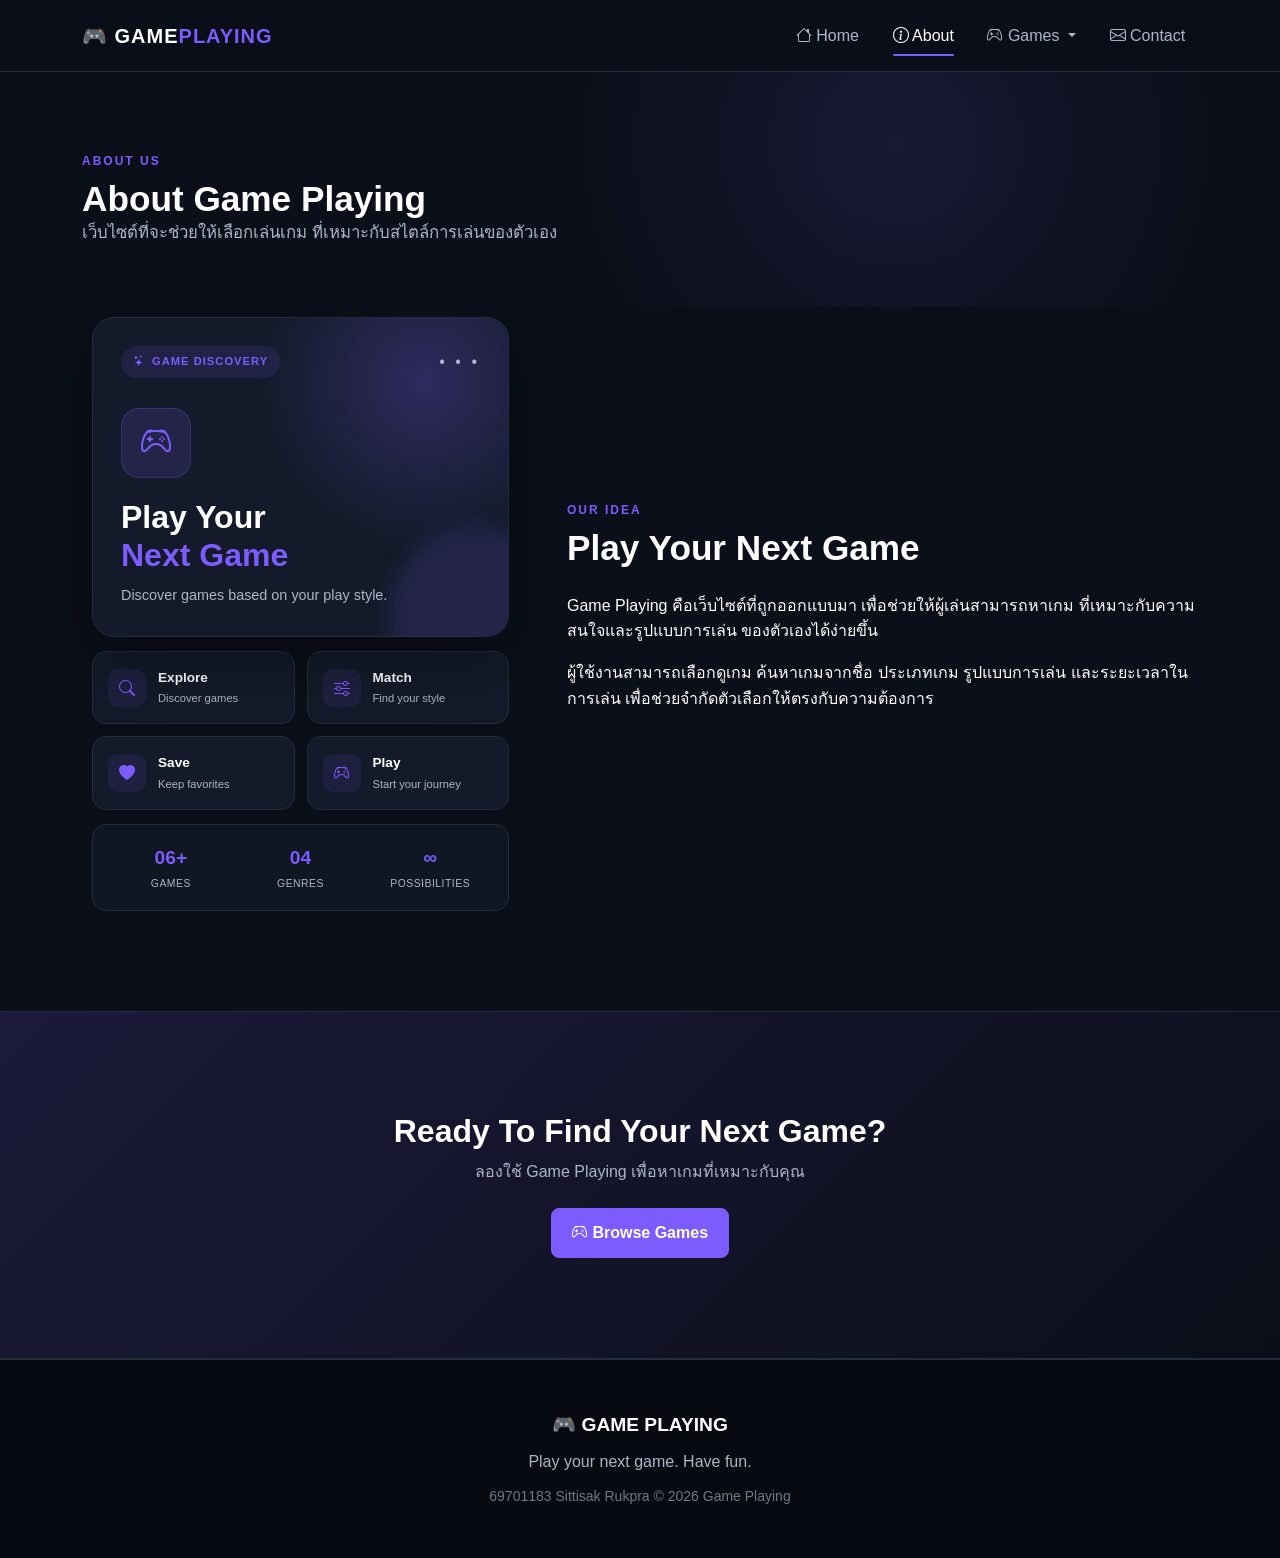
==== about.html @ 4680672c "Update 20260922" ====
<!DOCTYPE html>
<html lang="th">

<head>

    <meta charset="UTF-8">

    <meta
        name="viewport"
        content="width=device-width, initial-scale=1.0"
    >

    <meta
        name="description"
        content="About Game Playing - Learn more about our website"
    >

    <title>
        About | Game Playing
    </title>


    <!-- Bootstrap 5 -->
    <link
        href="https://cdn.jsdelivr.net/npm/bootstrap@5.3.8/dist/css/bootstrap.min.css"
        rel="stylesheet"
    >


    <!-- Bootstrap Icons -->
    <link
        rel="stylesheet"
        href="https://cdn.jsdelivr.net/npm/bootstrap-icons@1.13.1/font/bootstrap-icons.min.css"
    >


    <!-- Custom CSS -->
    <link
        rel="stylesheet"
        href="css/style.css"
    >

</head>


<body>


    <!-- =========================
         NAVBAR
    ========================== -->

    <div id="navbar"></div>


    <main>


        <!-- =========================
             PAGE HEADER
        ========================== -->

        <section class="page-header">

            <div class="container">

                <p class="section-label">
                    ABOUT US
                </p>

                <h1 class="section-title">
                    About Game Playing
                </h1>

                <p class="hero-description">

                    เว็บไซต์ที่จะช่วยให้เลือกเล่นเกม
                    ที่เหมาะกับสไตล์การเล่นของตัวเอง

                </p>

            </div>

        </section>



        <!-- =========================
             ABOUT INTRODUCTION
        ========================== -->

        <section class="section-padding pt-0">

            <div class="container">

                <div class="row align-items-center g-5">


                    <!-- Visual -->

                    <div class="col-lg-5">

                        <div class="about-game-showcase">

                            <!-- Main Card -->

                            <div class="showcase-main-card">

                                <div class="showcase-top">

                                    <span class="showcase-badge">
                                        <i class="bi bi-stars"></i>
                                        GAME DISCOVERY
                                    </span>

                                    <span class="showcase-dots">
                                        • • •
                                    </span>

                                </div>

                                <div class="showcase-icon">
                                    <i class="bi bi-controller"></i>
                                </div>

                                <h3>
                                    Play Your
                                    <span>Next Game</span>
                                </h3>

                                <p>
                                    Discover games based on
                                    your play style.
                                </p>

                            </div>


                            <!-- Mini Cards -->

                            <div class="showcase-mini-grid">

                                <div class="showcase-mini-card">

                                    <i class="bi bi-search"></i>

                                    <div>
                                        <strong>Explore</strong>
                                        <small>Discover games</small>
                                    </div>

                                </div>


                                <div class="showcase-mini-card">

                                    <i class="bi bi-sliders"></i>

                                    <div>
                                        <strong>Match</strong>
                                        <small>Find your style</small>
                                    </div>

                                </div>


                                <div class="showcase-mini-card">

                                    <i class="bi bi-heart-fill"></i>

                                    <div>
                                        <strong>Save</strong>
                                        <small>Keep favorites</small>
                                    </div>

                                </div>


                                <div class="showcase-mini-card">

                                    <i class="bi bi-controller"></i>

                                    <div>
                                        <strong>Play</strong>
                                        <small>Start your journey</small>
                                    </div>

                                </div>

                            </div>


                            <!-- Bottom Stats -->

                            <div class="showcase-stats">

                                <div>
                                    <strong>06+</strong>
                                    <span>Games</span>
                                </div>

                                <div>
                                    <strong>04</strong>
                                    <span>Genres</span>
                                </div>

                                <div>
                                    <strong>∞</strong>
                                    <span>Possibilities</span>
                                </div>

                            </div>

                        </div>

                    </div>



                    <!-- Content -->

                    <div class="col-lg-7">

                        <p class="section-label">
                            OUR IDEA
                        </p>

                        <h2 class="section-title mb-4">
                            Play Your Next Game
                        </h2>


                        <p class="about-text">

                            Game Playing คือเว็บไซต์ที่ถูกออกแบบมา
                            เพื่อช่วยให้ผู้เล่นสามารถหาเกม
                            ที่เหมาะกับความสนใจและรูปแบบการเล่น
                            ของตัวเองได้ง่ายขึ้น

                        </p>


                        <p class="about-text">

                            ผู้ใช้งานสามารถเลือกดูเกม
                            ค้นหาเกมจากชื่อ ประเภทเกม
                            รูปแบบการเล่น และระยะเวลาในการเล่น
                            เพื่อช่วยจำกัดตัวเลือกให้ตรงกับความต้องการ

                        </p>


                        <!--<p class="about-text">

                            นอกจากนี้ผู้ใช้งานยังสามารถบันทึกเกม
                            ที่สนใจไว้ใน Favorites
                            เพื่อกลับมาดูภายหลังได้อีกด้วย

                        </p>-->

                    </div>

                </div>

            </div>

        </section>



        <!-- =========================
             HOW IT WORKS
        ========================== -->

        <!-- <section class="section-padding section-dark">

            <div class="container">


                <div class="text-center mb-5">

                    <p class="section-label">
                        HOW IT WORKS
                    </p>

                    <h2 class="section-title">
                        How Game Playing Works
                    </h2>

                </div>



                <div class="row g-4">

                    <div class="col-md-4">

                        <div class="feature-card">

                            <div class="about-step">
                                01
                            </div>


                            <i class="bi bi-search feature-icon"></i>


                            <h3>
                                Explore
                            </h3>


                            <p>

                                เลือกดูเกมจากรายการ
                                และค้นหาเกมที่คุณสนใจ

                            </p>

                        </div>

                    </div>

                    <div class="col-md-4">

                        <div class="feature-card">

                            <div class="about-step">
                                02
                            </div>


                            <i class="bi bi-sliders feature-icon"></i>


                            <h3>
                                Choose
                            </h3>


                            <p>

                                ใช้ตัวกรองหรือทำแบบทดสอบ
                                เพื่อค้นหาเกมที่เหมาะกับคุณ

                            </p>

                        </div>

                    </div>

                    <div class="col-md-4">

                        <div class="feature-card">

                            <div class="about-step">
                                03
                            </div>


                            <i class="bi bi-heart feature-icon"></i>


                            <h3>
                                Save
                            </h3>


                            <p>

                                บันทึกเกมที่ชอบไว้ใน Favorites
                                และกลับมาดูได้ทุกเมื่อ

                            </p>

                        </div>

                    </div>


                </div>

            </div>

        </section> -->



        <!-- =========================
             WEBSITE FEATURES
        ========================== -->

        <!--<section class="section-padding">

            <div class="container">


                <div class="text-center mb-5">

                    <p class="section-label">
                        FEATURES
                    </p>

                    <h2 class="section-title">
                        What You Can Do
                    </h2>

                </div>



                <div class="row g-4">


                    <div class="col-md-6 col-lg-3">

                        <div class="tech-card">

                            <i class="bi bi-controller"></i>

                            <h3>
                                Browse Games
                            </h3>

                            <p>
                                ดูรายการเกมที่มีอยู่
                                และเลือกเกมที่น่าสนใจ
                            </p>

                        </div>

                    </div>



                    <div class="col-md-6 col-lg-3">

                        <div class="tech-card">

                            <i class="bi bi-search"></i>

                            <h3>
                                Search
                            </h3>

                            <p>
                                ค้นหาเกมจากชื่อ
                                ได้อย่างรวดเร็ว
                            </p>

                        </div>

                    </div>



                    <div class="col-md-6 col-lg-3">

                        <div class="tech-card">

                            <i class="bi bi-sliders"></i>

                            <h3>
                                Filter
                            </h3>

                            <p>
                                กรองเกมตาม Genre
                                Mode และ Play Time
                            </p>

                        </div>

                    </div>



                    <div class="col-md-6 col-lg-3">

                        <div class="tech-card">

                            <i class="bi bi-heart"></i>

                            <h3>
                                More
                            </h3>

                            <p>
                                เจาะลึกข้อมูลเกมที่คุณสนใจได้
                                ไว้สำหรับดูภายหลัง
                            </p>

                        </div>

                    </div>


                </div>

            </div>

        </section>-->



        <!-- =========================
             CTA
        ========================== -->

        <section class="cta-section">

            <div class="container text-center">

                <h2>
                    Ready To Find Your Next Game?
                </h2>

                <p>

                    ลองใช้ Game Playing
                    เพื่อหาเกมที่เหมาะกับคุณ

                </p>


                <button
                    type="button"
                    class="btn btn-primary-custom"
                    onclick="goToPage('games.html')"
                >

                    <i class="bi bi-controller"></i>

                    Browse Games

                </button>

            </div>

        </section>


    </main>



    <!-- =========================
         FOOTER
    ========================== -->

    <div id="footer-container"></div>



    <!-- Bootstrap JS -->

    <script
        src="https://cdn.jsdelivr.net/npm/bootstrap@5.3.8/dist/js/bootstrap.bundle.min.js"
    ></script>


    <!-- Custom JavaScript -->

    <script src="js/navbar.js"></script>

    <script src="js/games.js"></script>

    <script src="js/app.js"></script>


</body>

</html>
---- css/style.css ----
/* ============================================
   GAME FINDER
   Custom CSS
   ============================================ */


/* ============================================
   GLOBAL
   ============================================ */

:root {

    --bg-main: #0B0F19;

    --bg-card: #141A29;

    --bg-dark: #090D16;

    --border: #252C3C;

    --primary: #7C5CFF;

    --primary-hover: #6948F5;

    --text-main: #FFFFFF;

    --text-secondary: #AEB5C7;

}


* {
    box-sizing: border-box;
}


html {
    scroll-behavior: smooth;
}


body {

    margin: 0;

    padding: 0;

    background: var(--bg-main);

    color: var(--text-main);

    font-family:
        Arial,
        Helvetica,
        sans-serif;

    line-height: 1.6;

    padding-top: 72px;

}


button,
input,
select {
    font-family: inherit;
}


button {
    cursor: pointer;
}


.text-secondary {
    color: var(--text-secondary) !important;
}



/* ============================================
   NAVBAR
   ============================================ */

.custom-navbar {

    background: rgba(11, 15, 25, 0.95);

    border-bottom:
        1px solid var(--border);

    min-height: 72px;

    backdrop-filter: blur(10px);

}


.navbar-brand {

    color: #FFFFFF !important;

    font-size: 1.25rem;

    font-weight: 800;

    letter-spacing: 1px;

}


.navbar-brand span {

    color: var(--primary);

}


.navbar-nav {

    gap: 8px;

}


.nav-link {

    color: var(--text-secondary) !important;

    background: transparent !important;

    border: 0 !important;

    position: relative;

    padding:
        0.6rem 0.8rem !important;

    transition:
        color 0.2s ease;

}


.nav-link:hover {

    color: #FFFFFF !important;

}


.nav-link.active {

    color: #FFFFFF !important;

}


.nav-link.active::before {

    content: "";

    position: absolute;

    left: 0.8rem;

    right: 0.8rem;

    bottom: 2px;

    height: 2px;

    background: var(--primary);

    border-radius: 10px;

}


.navbar-toggler {

    border-color: var(--border);

}


.navbar-toggler:focus {

    box-shadow:
        0 0 0 0.2rem
        rgba(124, 92, 255, 0.25);

}



/* ============================================
   HERO
   ============================================ */

.hero-section {

    position: relative;

    min-height: 75vh;

    display: flex;

    align-items: center;

    overflow: hidden;

    background:
        radial-gradient(
            circle at 80% 50%,
            rgba(124, 92, 255, 0.15),
            transparent 35%
        );

}


.min-vh-75 {

    min-height: 75vh;

}


.hero-label {

    color: var(--primary);

    font-size: 0.85rem;

    font-weight: 700;

    letter-spacing: 2px;

    margin-bottom: 1rem;

}


.hero-title {

    font-size:
        clamp(3rem, 7vw, 6.5rem);

    line-height: 0.95;

    font-weight: 900;

    letter-spacing: -3px;

    margin-bottom: 1.5rem;

}


.hero-title span {

    display: block;

    color: var(--primary);

}


.hero-description {

    color: var(--text-secondary);

    font-size: 1.05rem;

    max-width: 650px;

    margin-bottom: 2rem;

}


.hero-decoration {

    width: 300px;

    height: 300px;

    margin: auto;

    border-radius: 50%;

    display: flex;

    align-items: center;

    justify-content: center;

    background:
        linear-gradient(
            135deg,
            rgba(124, 92, 255, 0.18),
            rgba(124, 92, 255, 0.03)
        );

    border:
        1px solid
        rgba(124, 92, 255, 0.3);

    box-shadow:
        0 0 80px
        rgba(124, 92, 255, 0.15);

    animation:
        float 4s ease-in-out infinite;

}


.hero-decoration i {

    font-size: 8rem;

    color: var(--primary);

}


@keyframes float {

    0%,
    100% {

        transform: translateY(0);

    }

    50% {

        transform: translateY(-15px);

    }

}



/* ============================================
   BUTTONS
   ============================================ */

.btn-primary-custom {

    background: var(--primary);

    border:
        1px solid
        var(--primary);

    color: #FFFFFF;

    font-weight: 700;

    padding:
        0.75rem 1.25rem;

    border-radius: 8px;

}


.btn-primary-custom:hover {

    background:
        var(--primary-hover);

    border-color:
        var(--primary-hover);

    color: #FFFFFF;

    transform: translateY(-1px);

}


.view-all {

    color: var(--primary) !important;

    text-decoration: none;

    font-weight: 600;

}


.view-all:hover {

    color: #FFFFFF !important;

}



/* ============================================
   SECTION
   ============================================ */

.section-padding {

    padding:
        90px 0;

}


.section-dark {

    background:
        var(--bg-dark);

}


.section-heading {

    display: flex;

    justify-content: space-between;

    align-items: flex-end;

    gap: 20px;

    margin-bottom: 2rem;

}


.section-label {

    color: var(--primary);

    font-size: 0.75rem;

    font-weight: 800;

    letter-spacing: 2px;

    margin-bottom: 0.4rem;

}


.section-title {

    font-size: 2.2rem;

    font-weight: 800;

    margin-bottom: 0;

}



/* ============================================
   PAGE HEADER
   ============================================ */

.page-header {

    padding:
        80px 0 60px;

    background:
        radial-gradient(
            circle at 70% 30%,
            rgba(124, 92, 255, 0.12),
            transparent 35%
        );

}


.page-header .hero-description {

    margin-bottom: 0;

}



/* ============================================
   GAME CARD
   ============================================ */

.game-card {

    height: 100%;

    background:
        var(--bg-card);

    border:
        1px solid
        var(--border);

    border-radius: 14px;

    overflow: hidden;

    transition:
        transform 0.25s ease,
        border-color 0.25s ease,
        box-shadow 0.25s ease;

}


.game-card:hover {

    transform:
        translateY(-5px);

    border-color:
        rgba(124, 92, 255, 0.6);

    box-shadow:
        0 15px 35px
        rgba(0, 0, 0, 0.25);

}


.game-image {

    position: relative;

    aspect-ratio: 3 / 4;

    overflow: hidden;

    background:
        #101522;

}


.game-image img {

    width: 100%;

    height: 100%;

    object-fit: cover;

    display: block;

    transition:
        transform 0.35s ease;

}


.game-card:hover
.game-image img {

    transform:
        scale(1.04);

}


.favorite-btn {

    position: absolute;

    top: 12px;

    right: 12px;

    width: 40px;

    height: 40px;

    border-radius: 50%;

    border:
        1px solid
        rgba(255, 255, 255, 0.15);

    background:
        rgba(11, 15, 25, 0.8);

    color: #FFFFFF;

    display: flex;

    align-items: center;

    justify-content: center;

    backdrop-filter: blur(6px);

    transition:
        all 0.2s ease;

}


.favorite-btn:hover {

    transform:
        scale(1.08);

    background:
        var(--primary);

}


.favorite-btn.active {

    color: #FFFFFF;

    background:
        var(--primary);

}


.game-info {

    padding: 18px;

}


.game-meta {

    display: flex;

    justify-content: space-between;

    align-items: center;

    gap: 10px;

    color:
        var(--text-secondary);

    font-size: 0.75rem;

    margin-bottom: 8px;

}


.game-meta span:first-child {

    color: var(--primary);

    font-weight: 600;

}


.game-title {

    font-size: 1.1rem;

    font-weight: 800;

    margin:
        0 0 8px;

    color: #FFFFFF;

}


.game-description {

    color:
        var(--text-secondary);

    font-size: 0.85rem;

    line-height: 1.5;

    margin: 0;

}


.game-extra {

    display: flex;

    flex-wrap: wrap;

    gap: 12px;

    margin-top: 14px;

    padding-top: 12px;

    border-top:
        1px solid
        var(--border);

    color:
        var(--text-secondary);

    font-size: 0.75rem;

}



/* ============================================
   FEATURE CARDS
   ============================================ */

.feature-card {

    height: 100%;

    padding: 32px;

    text-align: center;

    background:
        var(--bg-card);

    border:
        1px solid
        var(--border);

    border-radius: 14px;

    transition:
        transform 0.2s ease,
        border-color 0.2s ease;

}


.feature-card:hover {

    transform:
        translateY(-4px);

    border-color:
        rgba(124, 92, 255, 0.5);

}


.feature-icon {

    font-size: 2.5rem;

    color:
        var(--primary);

    margin-bottom: 1rem;

}


.feature-card h3 {

    font-size: 1.2rem;

    font-weight: 700;

}


.feature-card p {

    color:
        var(--text-secondary);

    margin-bottom: 0;

}



/* ============================================
   CTA
   ============================================ */

.cta-section {

    padding:
        100px 0;

    background:
        linear-gradient(
            135deg,
            rgba(124, 92, 255, 0.14),
            transparent
        );

    border-top:
        1px solid
        var(--border);

    border-bottom:
        1px solid
        var(--border);

}


.cta-section h2 {

    font-size: 2rem;

    font-weight: 800;

}


.cta-section p {

    color:
        var(--text-secondary);

    margin-bottom: 1.5rem;

}



/* ============================================
   FILTER
   ============================================ */

.filter-box {

    background:
        var(--bg-card);

    border:
        1px solid
        var(--border);

    border-radius: 14px;

    padding: 24px;

    margin-bottom: 40px;

}


.form-label {

    color:
        var(--text-secondary);

    font-size: 0.85rem;

    font-weight: 600;

}


.form-control,
.form-select,
.input-group-text {

    background:
        #0F1421;

    border:
        1px solid
        var(--border);

    color:
        #FFFFFF;

}


.form-control:focus,
.form-select:focus {

    background:
        #0F1421;

    color:
        #FFFFFF;

    border-color:
        var(--primary);

    box-shadow:
        0 0 0 0.2rem
        rgba(124, 92, 255, 0.15);

}


.form-control::placeholder {

    color:
        #6F7789;

}


.input-group-text {

    color:
        var(--text-secondary);

}



/* ============================================
   FINDER
   ============================================ */

.finder-card {

    background:
        var(--bg-card);

    border:
        1px solid
        var(--border);

    border-radius: 16px;

    padding:
        35px;

}


.finder-question {

    margin-bottom: 28px;

}


.finder-label {

    display: flex;

    align-items: center;

    gap: 12px;

    font-size: 1.05rem;

    font-weight: 700;

    margin-bottom: 12px;

}


.finder-label span {

    display: inline-flex;

    align-items: center;

    justify-content: center;

    width: 34px;

    height: 34px;

    border-radius: 50%;

    background:
        rgba(124, 92, 255, 0.15);

    color:
        var(--primary);

    font-size: 0.8rem;

}



/* ============================================
   FOOTER
   ============================================ */

.site-footer {

    padding:
        50px 0;

    background:
        #070A11;

    border-top:
        1px solid
        var(--border);

}


.footer-logo {

    font-size: 1.2rem;

    font-weight: 800;

    margin-bottom: 8px;

}


.site-footer p {

    color:
        var(--text-secondary);

    margin-bottom: 8px;

}


.site-footer small {

    color:
        #6F7789;

}



/* ============================================
   FOCUS
   ============================================ */

button:focus-visible,
a:focus-visible,
input:focus-visible,
select:focus-visible {

    outline:
        2px solid
        var(--primary);

    outline-offset:
        3px;

}



/* ============================================
   RESPONSIVE
   ============================================ */

@media (max-width: 991.98px) {

    .hero-section {

        min-height: auto;

        padding:
            80px 0;

    }


    .min-vh-75 {

        min-height: auto;

    }


    .hero-title {

        letter-spacing:
            -2px;

    }


    .navbar-nav {

        padding-top: 15px;

        padding-bottom: 10px;

    }


    .nav-link.active::after {

        display: none;

    }

}


@media (max-width: 767.98px) {

    .section-padding {

        padding:
            65px 0;

    }


    .page-header {

        padding:
            60px 0 45px;

    }


    .section-title {

        font-size: 1.8rem;

    }


    .section-heading {

        align-items:
            flex-start;

        flex-direction:
            column;

    }


    .hero-title {

        font-size:
            clamp(2.8rem, 15vw, 4.5rem);

    }


    .hero-description {

        font-size:
            0.95rem;

    }


    .finder-card {

        padding:
            22px;

    }


    .filter-box {

        padding:
            18px;

    }

}


@media (max-width: 575.98px) {

    .hero-section {

        padding:
            60px 0;

    }


    .section-padding {

        padding:
            55px 0;

    }


    .hero-title {

        font-size:
            2.8rem;

    }


    .btn-primary-custom,
    .btn-outline-light {

        width: 100%;

    }


    .game-info {

        padding:
            15px;

    }

}

/* =========================================
   ABOUT GAME SHOWCASE
========================================= */

.about-game-showcase {
    position: relative;
    padding: 10px;
}


/* Main Card */

.showcase-main-card {
    position: relative;
    overflow: hidden;
    padding: 28px;
    min-height: 320px;

    background:
        radial-gradient(
            circle at 80% 20%,
            rgba(124, 92, 255, 0.25),
            transparent 40%
        ),
        var(--bg-card);

    border: 1px solid var(--border);
    border-radius: 22px;

    box-shadow:
        0 25px 60px rgba(0, 0, 0, 0.3);
}


/* Decorative Glow */

.showcase-main-card::before {
    content: "";
    position: absolute;

    width: 180px;
    height: 180px;

    right: -60px;
    bottom: -70px;

    background: rgba(124, 92, 255, 0.15);

    border-radius: 50%;

    filter: blur(10px);
}


/* Top */

.showcase-top {
    display: flex;
    align-items: center;
    justify-content: space-between;

    margin-bottom: 30px;
}


.showcase-badge {
    display: inline-flex;
    align-items: center;
    gap: 7px;

    padding: 7px 12px;

    border-radius: 50px;

    background: rgba(124, 92, 255, 0.12);

    color: var(--primary);

    font-size: 0.7rem;
    font-weight: 700;

    letter-spacing: 1px;
}


.showcase-dots {
    color: var(--text-secondary);
    letter-spacing: 3px;
}


/* Controller Icon */

.showcase-icon {
    width: 70px;
    height: 70px;

    display: flex;
    align-items: center;
    justify-content: center;

    margin-bottom: 20px;

    border-radius: 18px;

    background: rgba(124, 92, 255, 0.15);

    border: 1px solid rgba(124, 92, 255, 0.25);

    color: var(--primary);

    font-size: 2rem;
}


.showcase-main-card h3 {
    position: relative;

    margin-bottom: 10px;

    font-size: 2rem;
    font-weight: 800;

    line-height: 1.2;
}


.showcase-main-card h3 span {
    display: block;

    color: var(--primary);
}


.showcase-main-card p {
    position: relative;

    margin: 0;

    color: var(--text-secondary);

    font-size: 0.9rem;
}


/* Mini Cards */

.showcase-mini-grid {
    display: grid;

    grid-template-columns: repeat(2, 1fr);

    gap: 12px;

    margin-top: 14px;
}


.showcase-mini-card {
    display: flex;
    align-items: center;

    gap: 12px;

    padding: 15px;

    background: var(--bg-card);

    border: 1px solid var(--border);

    border-radius: 14px;

    transition:
        transform 0.2s ease,
        border-color 0.2s ease;
}


.showcase-mini-card:hover {
    transform: translateY(-3px);

    border-color:
        rgba(124, 92, 255, 0.5);
}


.showcase-mini-card > i {
    flex-shrink: 0;

    width: 38px;
    height: 38px;

    display: flex;
    align-items: center;
    justify-content: center;

    border-radius: 10px;

    background: rgba(124, 92, 255, 0.1);

    color: var(--primary);
}


.showcase-mini-card strong {
    display: block;

    font-size: 0.85rem;
}


.showcase-mini-card small {
    display: block;

    margin-top: 2px;

    color: var(--text-secondary);

    font-size: 0.7rem;
}


/* Stats */

.showcase-stats {
    display: grid;

    grid-template-columns:
        repeat(3, 1fr);

    gap: 10px;

    margin-top: 14px;

    padding: 18px;

    background: rgba(20, 26, 41, 0.7);

    border: 1px solid var(--border);

    border-radius: 14px;
}


.showcase-stats div {
    text-align: center;
}


.showcase-stats strong {
    display: block;

    color: var(--primary);

    font-size: 1.2rem;
    font-weight: 800;
}


.showcase-stats span {
    display: block;

    margin-top: 2px;

    color: var(--text-secondary);

    font-size: 0.65rem;

    text-transform: uppercase;

    letter-spacing: 0.5px;
}


/* Responsive */

@media (max-width: 575.98px) {

    .showcase-main-card {
        min-height: 280px;

        padding: 22px;
    }

    .showcase-main-card h3 {
        font-size: 1.6rem;
    }

    .showcase-mini-grid {
        grid-template-columns: 1fr;
    }

    .showcase-stats {
        padding: 14px 8px;
    }

}

/* =========================================
   CONTACT LOCATION & MAP
========================================= */

.contact-info-card {
    height: 100%;
    padding: 32px;

    background: var(--bg-card);

    border: 1px solid var(--border);

    border-radius: 18px;
}


.contact-location {
    display: flex;
    align-items: flex-start;

    gap: 16px;

    margin-top: 10px;
    padding-top: 25px;

    border-top: 1px solid var(--border);
}


.contact-location h3 {
    margin: 0 0 4px;

    font-size: 1rem;
    font-weight: 700;
}


.contact-location p {
    margin: 0;

    color: var(--text-secondary);

    font-size: 0.9rem;
}


/* Map Card */

.map-card {
    overflow: hidden;

    background: var(--bg-card);

    border: 1px solid var(--border);

    border-radius: 18px;

    box-shadow:
        0 20px 50px rgba(0, 0, 0, 0.2);
}


/* Map Header */

.map-header {
    display: flex;

    align-items: center;

    justify-content: space-between;

    padding: 22px 25px;
}


.map-header h3 {
    margin: 0;

    font-size: 1.2rem;

    font-weight: 800;
}


.map-header-icon {
    width: 44px;
    height: 44px;

    display: flex;

    align-items: center;
    justify-content: center;

    border-radius: 12px;

    background:
        rgba(124, 92, 255, 0.12);

    color: var(--primary);

    font-size: 1.2rem;
}


/* Google Map */

.google-map {
    width: 100%;

    overflow: hidden;

    background: #101522;
}


.google-map iframe {
    display: block;

    width: 100%;

    min-height: 420px;

    filter:
        grayscale(0.15)
        contrast(1.05);
}


/* Map Footer */

.map-footer {
    display: flex;

    align-items: center;

    justify-content: space-between;

    gap: 15px;

    padding: 18px 25px;
}


.map-footer > div {
    display: flex;

    align-items: center;

    gap: 9px;

    color: var(--text-secondary);

    font-size: 0.85rem;
}


.map-footer i {
    color: var(--primary);
}


.map-button {
    display: inline-flex;

    align-items: center;

    gap: 7px;

    padding: 8px 14px;

    border: 1px solid var(--border);

    border-radius: 8px;

    background: transparent;

    color: var(--text-primary);

    font-size: 0.8rem;

    transition:
        background 0.2s ease,
        border-color 0.2s ease;
}


.map-button:hover {
    background:
        rgba(124, 92, 255, 0.1);

    border-color:
        rgba(124, 92, 255, 0.5);
}


/* Responsive */

@media (max-width: 767.98px) {

    .contact-info-card {
        padding: 24px;
    }

    .map-header {
        padding: 18px 20px;
    }

    .google-map iframe {
        min-height: 320px;
    }

    .map-footer {
        align-items: flex-start;
        flex-direction: column;

        padding: 16px 20px;
    }

    .map-button {
        width: 100%;

        justify-content: center;
    }

}

/* =========================================
   HOME CAROUSEL
========================================= */

.home-carousel-section {
    position: relative;
    margin-top: -1px;
}


.carousel-game-image {
    width: 100%;
    height: 620px;

    object-fit: cover;
}


.carousel-overlay {
    position: absolute;

    inset: 0;

    background:
        linear-gradient(
            90deg,
            rgba(11, 15, 25, 0.95) 0%,
            rgba(11, 15, 25, 0.65) 45%,
            rgba(11, 15, 25, 0.15) 100%
        );
}


.carousel-caption-custom {
    position: absolute;

    top: 50%;
    left: 10%;

    transform: translateY(-50%);

    width: min(600px, 80%);

    text-align: left;
}


.carousel-caption-custom h1 {
    font-size: clamp(
        2.2rem,
        5vw,
        4.5rem
    );

    font-weight: 900;

    margin-bottom: 18px;
}


.carousel-caption-custom p:not(.section-label) {
    color: var(--text-secondary);

    font-size: 1.1rem;

    line-height: 1.7;

    margin-bottom: 25px;
}


.carousel-indicators button {
    width: 30px;
    height: 4px;

    border-radius: 10px;
}



/* =========================================
   GAME LOADING
========================================= */

.game-loading {
    position: fixed;

    inset: 0;

    z-index: 2000;

    display: flex;

    align-items: center;
    justify-content: center;

    background:
        rgba(11, 15, 25, 0.82);

    backdrop-filter:
        blur(5px);
}


.game-loading-box {
    width: min(
        420px,
        90%
    );

    padding: 35px;

    text-align: center;

    background: var(--bg-card);

    border: 1px solid var(--border);

    border-radius: 18px;

    box-shadow:
        0 25px 80px
        rgba(0, 0, 0, 0.45);
}


.game-loading-box > i {
    display: block;

    color: var(--primary);

    font-size: 3rem;

    margin-bottom: 15px;
}


.game-loading-box h3 {
    font-size: 1.3rem;

    font-weight: 800;

    margin-bottom: 5px;
}


.game-loading-box p {
    color: var(--text-secondary);

    font-size: 0.85rem;

    margin-bottom: 22px;
}


.game-loading-box .progress {
    height: 8px;

    background: var(--border);

    border-radius: 20px;

    overflow: hidden;
}


.game-loading-box .progress-bar {
    background: var(--primary);

    transition:
        width 0.05s linear;
}



/* =========================================
   GAME MODAL
========================================= */

.game-modal-content {
    background: var(--bg-card);

    color: var(--text-primary);

    border: 1px solid var(--border);

    border-radius: 18px;

    overflow: hidden;
}


.game-modal-content .modal-header,
.game-modal-content .modal-footer {
    border-color: var(--border);
}


.modal-game-image {
    width: 100%;

    aspect-ratio: 3 / 4;

    object-fit: cover;

    border-radius: 12px;
}


.modal-game-title {
    font-size: 2rem;

    font-weight: 800;

    margin:
        10px 0 15px;
}


.modal-game-description {
    color: var(--text-secondary);

    line-height: 1.7;
}


.modal-game-info {
    display: grid;

    grid-template-columns:
        repeat(2, 1fr);

    gap: 12px;

    margin-top: 25px;
}


.modal-game-info > div {
    padding: 12px;

    background:
        rgba(255, 255, 255, 0.02);

    border: 1px solid var(--border);

    border-radius: 10px;
}


.modal-game-info i {
    color: var(--primary);

    margin-right: 5px;
}


.modal-game-info span {
    display: block;

    color: var(--text-secondary);

    font-size: 0.7rem;

    margin-bottom: 3px;
}


.modal-game-info strong {
    font-size: 0.85rem;
}



/* =========================================
   NAVBAR DROPDOWN
========================================= */

.custom-navbar .dropdown-menu {
    min-width: 210px;

    margin-top: 10px;

    padding: 8px;

    background: #141A29;

    border: 1px solid var(--border);

    border-radius: 12px;

    box-shadow:
        0 15px 40px
        rgba(0, 0, 0, 0.3);
}


.custom-navbar .dropdown-item {
    padding: 10px 12px;

    border-radius: 8px;

    color: var(--text-secondary);

    font-size: 0.85rem;
}


.custom-navbar .dropdown-item:hover,
.custom-navbar .dropdown-item.active {
    background:
        rgba(124, 92, 255, 0.12);

    color: #fff;
}


.custom-navbar .dropdown-item i {
    width: 22px;

    color: var(--primary);
}



/* =========================================
   RESPONSIVE
========================================= */

@media (max-width: 991.98px) {

    .carousel-game-image {
        height: 520px;
    }


    .carousel-caption-custom {
        left: 8%;

        width: 84%;
    }


    .custom-navbar .dropdown-menu {
        margin-top: 5px;

        border: 0;

        box-shadow: none;

        background:
            rgba(20, 26, 41, 0.5);
    }

}


@media (max-width: 767.98px) {

    .carousel-game-image {
        height: 480px;
    }


    .carousel-caption-custom {
        left: 7%;

        width: 86%;
    }


    .carousel-caption-custom h1 {
        font-size: 2.2rem;
    }


    .carousel-caption-custom p:not(.section-label) {
        font-size: 0.9rem;
    }


    .modal-game-title {
        font-size: 1.5rem;
    }


    .modal-game-info {
        grid-template-columns: 1fr;
    }

}


@media (max-width: 575.98px) {

    .carousel-game-image {
        height: 450px;
    }


    .carousel-caption-custom {
        left: 6%;

        width: 88%;
    }


    .carousel-caption-custom h1 {
        font-size: 1.8rem;
    }


    .carousel-caption-custom p:not(.section-label) {
        font-size: 0.85rem;
    }


    .carousel-caption-custom .btn {
        width: 100%;
    }

}



/* =========================================
   CONTACT FORM ALERT
   ========================================= */

.custom-alert {
    display: flex;
    align-items: flex-start;
    gap: 12px;

    margin-bottom: 20px;
    padding: 16px 18px;

    background:
        rgba(245, 158, 11, 0.08);

    border:
        1px solid
        rgba(245, 158, 11, 0.35);

    border-radius: 12px;

    color: var(--text-primary);
}

.custom-alert > i {
    flex-shrink: 0;

    margin-top: 2px;

    color: #F59E0B;

    font-size: 1.2rem;
}

.custom-alert strong {
    display: block;

    margin-bottom: 4px;

    color: var(--text-primary);

    font-size: 0.95rem;
}

.custom-alert p {
    margin: 0;

    color: var(--text-secondary);

    font-size: 0.82rem;

    line-height: 1.5;
}



/* =========================================
   GAME CARD
   ========================================= */

.game-card {
    height: 100%;
    display: flex;
    flex-direction: column;

    background: var(--bg-card);

    border: 1px solid var(--border);
    border-radius: 16px;

    overflow: hidden;

    cursor: pointer;

    transition:
        transform 0.25s ease,
        border-color 0.25s ease,
        box-shadow 0.25s ease;

    outline: none;
}

.game-card:hover {
    transform: translateY(-6px);

    border-color:
        rgba(124, 92, 255, 0.55);

    box-shadow:
        0 15px 40px rgba(0, 0, 0, 0.25);
}

.game-card:focus-visible {
    border-color: var(--primary);

    box-shadow:
        0 0 0 3px
        rgba(124, 92, 255, 0.25);
}


/* =========================================
   GAME IMAGE
   ========================================= */

.game-image {
    position: relative;

    width: 100%;

    aspect-ratio: 3 / 4;

    overflow: hidden;

    background: #0F1420;
}

.game-image img {
    display: block;

    width: 100%;
    height: 100%;

    object-fit: cover;

    transition:
        transform 0.4s ease;
}

.game-card:hover .game-image img {
    transform: scale(1.05);
}


/* =========================================
   GAME IMAGE OVERLAY
   ========================================= */

.game-image::after {
    content: "";

    position: absolute;

    inset: 0;

    background:
        linear-gradient(
            to top,
            rgba(11, 15, 25, 0.45),
            transparent 45%
        );

    pointer-events: none;
}


/* =========================================
   GAME RATING
   ========================================= */

.game-rating {
    position: absolute;

    top: 12px;
    right: 12px;

    z-index: 2;

    display: inline-flex;
    align-items: center;
    gap: 5px;

    padding: 6px 10px;

    background:
        rgba(11, 15, 25, 0.85);

    border:
        1px solid
        rgba(255, 255, 255, 0.1);

    border-radius: 8px;

    color: #ffffff;

    font-size: 0.8rem;
    font-weight: 700;

    backdrop-filter: blur(8px);
}

.game-rating i {
    color: #F59E0B;

    font-size: 0.75rem;
}


/* =========================================
   GAME CARD BODY
   ========================================= */

.game-card-body {
    display: flex;
    flex-direction: column;

    flex: 1;

    padding: 22px;
}


/* =========================================
   GAME GENRE
   ========================================= */

.game-genre {
    display: inline-flex;
    align-items: center;

    width: fit-content;

    margin-bottom: 10px;
    padding: 5px 10px;

    background:
        rgba(124, 92, 255, 0.1);

    border:
        1px solid
        rgba(124, 92, 255, 0.2);

    border-radius: 6px;

    color: var(--primary);

    font-size: 0.7rem;
    font-weight: 700;

    text-transform: uppercase;
    letter-spacing: 0.4px;
}


/* =========================================
   GAME TITLE
   ========================================= */

.game-card-body h3 {
    margin: 0 0 10px;

    color: var(--text-primary);

    font-size: 1.2rem;
    font-weight: 800;

    line-height: 1.35;

    transition:
        color 0.2s ease;
}

.game-card:hover .game-card-body h3 {
    color: var(--primary);
}


/* =========================================
   GAME DESCRIPTION
   ========================================= */

.game-card-body p {
    margin: 0;

    color: var(--text-secondary);

    font-size: 0.85rem;

    line-height: 1.7;

    display: -webkit-box;
    -webkit-box-orient: vertical;
    -webkit-line-clamp: 3;

    overflow: hidden;
}


/* =========================================
   GAME META
   ========================================= */

.game-meta {
    display: flex;
    align-items: center;
    flex-wrap: wrap;

    gap: 8px;

    margin-top: auto;
    padding-top: 18px;
}

.game-meta span {
    display: inline-flex;
    align-items: center;
    gap: 6px;

    padding: 6px 9px;

    background:
        rgba(255, 255, 255, 0.03);

    border:
        1px solid var(--border);

    border-radius: 7px;

    color: var(--text-secondary);

    font-size: 0.7rem;

    white-space: nowrap;
}

.game-meta i {
    color: var(--primary);

    font-size: 0.75rem;
}


/* =========================================
   GAME CARD ACTION
   ========================================= */

.game-card-action {
    display: flex;
    align-items: center;
    justify-content: space-between;

    margin-top: 18px;
    padding: 10px 14px;

    background:
        rgba(124, 92, 255, 0.05);

    border:
        1px solid var(--border);

    border-radius: 10px;

    color: var(--primary);

    font-size: 0.85rem;
    font-weight: 700;

    transition:
        background 0.2s ease,
        border-color 0.2s ease,
        color 0.2s ease;
}

.game-card-action i {
    font-size: 1rem;

    transition:
        transform 0.2s ease;
}

.game-card:hover .game-card-action {
    background:
        rgba(124, 92, 255, 0.12);

    border-color:
        rgba(124, 92, 255, 0.5);

    color: #ffffff;
}

.game-card:hover .game-card-action i {
    transform: translateX(5px);
}


/* =========================================
   GAME CARD RESPONSIVE
   ========================================= */

@media (max-width: 767.98px) {

    .game-card-body {
        padding: 18px;
    }

    .game-card-body h3 {
        font-size: 1.1rem;
    }

    .game-card-body p {
        font-size: 0.82rem;
    }

    .game-meta {
        gap: 6px;
    }

    .game-meta span {
        font-size: 0.68rem;
    }

}


@media (max-width: 575.98px) {

    .game-card-body {
        padding: 16px;
    }

    .game-card-body h3 {
        font-size: 1.05rem;
    }

    .game-card-action {
        padding: 9px 12px;

        font-size: 0.8rem;
    }

}

/* =========================================
   GAME MODAL
   ========================================= */

.game-modal-content {
    background: var(--bg-card);
    color: var(--text-primary);

    border: 1px solid var(--border);
    border-radius: 18px;

    overflow: hidden;

    box-shadow:
        0 25px 80px rgba(0, 0, 0, 0.45);
}


/* =========================================
   MODAL HEADER
   ========================================= */

.game-modal-content .modal-header {
    padding: 18px 24px;

    background:
        rgba(11, 15, 25, 0.35);

    border-bottom:
        1px solid var(--border);
}

.game-modal-content .modal-title {
    color: var(--text-primary);

    font-size: 0.9rem;
    font-weight: 700;
}

.game-modal-content .section-label {
    margin: 0;

    font-size: 0.65rem;
}

.game-modal-content .btn-close {
    opacity: 0.7;

    transition:
        opacity 0.2s ease,
        transform 0.2s ease;
}

.game-modal-content .btn-close:hover {
    opacity: 1;

    transform: rotate(90deg);
}


/* =========================================
   MODAL BODY
   ========================================= */

.game-modal-content .modal-body {
    padding: 28px;
}


/* =========================================
   MODAL IMAGE WRAPPER
   ========================================= */

.modal-image-wrapper {
    position: relative;

    width: 100%;

    overflow: hidden;

    border-radius: 14px;

    background: #0F1420;

    border:
        1px solid var(--border);

    box-shadow:
        0 15px 35px rgba(0, 0, 0, 0.25);
}


/* =========================================
   MODAL GAME IMAGE
   ========================================= */

.modal-game-image {
    display: block;

    width: 100%;

    aspect-ratio: 3 / 4;

    object-fit: cover;
}


/* =========================================
   MODAL RATING BADGE
   ========================================= */

.modal-rating-badge {
    position: absolute;

    top: 12px;
    right: 12px;

    z-index: 2;

    display: inline-flex;
    align-items: center;
    gap: 6px;

    padding: 7px 11px;

    background:
        rgba(11, 15, 25, 0.88);

    border:
        1px solid
        rgba(255, 255, 255, 0.1);

    border-radius: 8px;

    color: #ffffff;

    font-size: 0.85rem;
    font-weight: 800;

    backdrop-filter: blur(8px);
}

.modal-rating-badge i {
    color: #F59E0B;

    font-size: 0.75rem;
}


/* =========================================
   MODAL GAME INFORMATION
   ========================================= */

.modal-game-title {
    margin: 10px 0 15px;

    color: var(--text-primary);

    font-size: 2rem;
    font-weight: 800;

    line-height: 1.25;
}

.modal-game-description {
    margin: 0;

    color: var(--text-secondary);

    font-size: 0.9rem;

    line-height: 1.8;
}


/* =========================================
   MODAL GAME INFO GRID
   ========================================= */

.modal-game-info {
    display: grid;

    grid-template-columns:
        repeat(2, minmax(0, 1fr));

    gap: 12px;

    margin-top: 25px;
}


/* =========================================
   MODAL INFO ITEM
   ========================================= */

.modal-game-info > div {
    min-width: 0;

    padding: 13px;

    background:
        rgba(255, 255, 255, 0.025);

    border:
        1px solid var(--border);

    border-radius: 10px;

    transition:
        background 0.2s ease,
        border-color 0.2s ease;
}

.modal-game-info > div:hover {
    background:
        rgba(124, 92, 255, 0.06);

    border-color:
        rgba(124, 92, 255, 0.3);
}


/* =========================================
   MODAL INFO ICON
   ========================================= */

.modal-game-info i {
    display: inline-block;

    margin-right: 5px;

    color: var(--primary);

    font-size: 0.9rem;
}


/* =========================================
   MODAL INFO LABEL
   ========================================= */

.modal-game-info span {
    display: block;

    margin-bottom: 4px;

    color: var(--text-secondary);

    font-size: 0.68rem;
}


/* =========================================
   MODAL INFO VALUE
   ========================================= */

.modal-game-info strong {
    display: block;

    color: var(--text-primary);

    font-size: 0.85rem;
    font-weight: 700;

    line-height: 1.4;

    word-break: break-word;
}


/* =========================================
   MODAL FOOTER
   ========================================= */

.game-modal-content .modal-footer {
    display: flex;
    align-items: center;
    justify-content: flex-end;

    gap: 10px;

    padding: 18px 24px;

    background:
        rgba(11, 15, 25, 0.25);

    border-top:
        1px solid var(--border);
}


/* =========================================
   MODAL FAVORITE BUTTON
   ========================================= */

#modalFavoriteButton {
    min-width: 155px;
}

#modalFavoriteButton i {
    margin-right: 5px;
}

#modalFavoriteButton.favorite-active {
    background:
        rgba(220, 53, 69, 0.12);

    border-color:
        rgba(220, 53, 69, 0.45);

    color: #ff6b7a;
}

#modalFavoriteButton.favorite-active:hover {
    background:
        rgba(220, 53, 69, 0.2);

    border-color:
        rgba(220, 53, 69, 0.65);

    color: #ff8a96;
}


/* =========================================
   BOOTSTRAP MODAL BACKDROP
   ========================================= */

.modal-backdrop.show {
    opacity: 0.82;
}


/* =========================================
   MODAL ANIMATION
   ========================================= */

.game-modal-content {
    animation:
        gameModalIn 0.25s ease;
}

@keyframes gameModalIn {

    from {
        opacity: 0;
        transform: scale(0.97)
            translateY(10px);
    }

    to {
        opacity: 1;
        transform: scale(1)
            translateY(0);
    }

}


/* =========================================
   GAME MODAL RESPONSIVE
   ========================================= */

@media (max-width: 767.98px) {

    .game-modal-content .modal-header {
        padding: 16px 18px;
    }

    .game-modal-content .modal-body {
        padding: 20px;
    }

    .game-modal-content .modal-footer {
        padding: 16px 18px;

        flex-direction: column;
        align-items: stretch;
    }

    #modalFavoriteButton,
    .game-modal-content .modal-footer .btn {
        width: 100%;
    }

    .modal-game-title {
        margin-top: 15px;

        font-size: 1.5rem;
    }

    .modal-game-description {
        font-size: 0.85rem;
    }

    .modal-game-info {
        grid-template-columns: 1fr;

        gap: 10px;

        margin-top: 20px;
    }

}


@media (max-width: 575.98px) {

    .game-modal-content {
        border-radius: 14px;
    }

    .game-modal-content .modal-header {
        padding: 14px 16px;
    }

    .game-modal-content .modal-body {
        padding: 16px;
    }

    .game-modal-content .modal-footer {
        padding: 14px 16px;
    }

    .modal-game-title {
        font-size: 1.3rem;
    }

    .modal-game-description {
        font-size: 0.82rem;

        line-height: 1.7;
    }

    .modal-rating-badge {
        top: 8px;
        right: 8px;

        padding: 6px 9px;

        font-size: 0.75rem;
    }

    .modal-game-info > div {
        padding: 11px;
    }

}

/* =====================================
   GAME FAVORITE BUTTON
===================================== */

.game-favorite-btn {
    position: absolute;
    top: 12px;
    left: 12px;
    z-index: 3;

    display: flex;
    align-items: center;
    justify-content: center;

    width: 40px;
    height: 40px;

    padding: 0;

    background: rgba(11, 15, 25, 0.85);

    border: 1px solid rgba(255, 255, 255, 0.1);
    border-radius: 50%;

    color: #ffffff;

    cursor: pointer;

    backdrop-filter: blur(8px);

    transition:
        background 0.2s ease,
        border-color 0.2s ease,
        color 0.2s ease,
        transform 0.2s ease;
}

.game-favorite-btn i {
    font-size: 1rem;
}

.game-favorite-btn:hover {
    background: rgba(124, 92, 255, 0.2);
    border-color: rgba(124, 92, 255, 0.5);
    color: #ffffff;
    transform: scale(1.08);
}

.game-favorite-btn.active {
    background: rgba(220, 53, 69, 0.15);
    border-color: rgba(220, 53, 69, 0.45);
    color: #ff6b7a;
}

.game-favorite-btn.active:hover {
    background: rgba(220, 53, 69, 0.25);
    border-color: rgba(220, 53, 69, 0.65);
    color: #ff8a96;
}

.game-favorite-btn:focus-visible {
    outline: none;
    box-shadow:
        0 0 0 3px rgba(124, 92, 255, 0.25);
}

@media (max-width: 575.98px) {

    .game-favorite-btn {
        top: 8px;
        left: 8px;
        width: 38px;
        height: 38px;
    }

    .game-favorite-btn i {
        font-size: 0.9rem;
    }

}

/* =========================================
   GAME MODAL - CUSTOM BUTTON
   ========================================= */

.game-modal-content .btn-outline-custom {
    display: inline-flex;
    align-items: center;
    justify-content: center;
    gap: 8px;

    min-height: 42px;
    padding: 10px 18px;

    background: transparent;
    border: 1px solid var(--border);
    border-radius: 10px;

    color: var(--text-secondary);

    font-size: 0.85rem;
    font-weight: 600;

    transition:
        background 0.2s ease,
        border-color 0.2s ease,
        color 0.2s ease,
        transform 0.2s ease,
        box-shadow 0.2s ease;
}

.game-modal-content .btn-outline-custom i {
    font-size: 0.8rem;
    transition: transform 0.2s ease;
}

.game-modal-content .btn-outline-custom:hover {
    background: rgba(255, 255, 255, 0.05);
    border-color: rgba(124, 92, 255, 0.5);
    color: #ffffff;

    transform: translateY(-1px);

    box-shadow:
        0 6px 18px rgba(0, 0, 0, 0.15);
}

.game-modal-content .btn-outline-custom:hover i {
    transform: rotate(90deg);
}

.game-modal-content .btn-outline-custom:focus {
    background: rgba(124, 92, 255, 0.08);
    border-color: var(--primary);
    color: #ffffff;

    box-shadow:
        0 0 0 3px rgba(124, 92, 255, 0.15);
}

.game-modal-content .btn-outline-custom:active {
    background: rgba(124, 92, 255, 0.12);
    border-color: var(--primary);
    color: #ffffff;

    transform: translateY(0);
}

/* Mobile */
@media (max-width: 767.98px) {

    .game-modal-content .btn-outline-custom {
        width: 100%;
    }

}

/* =========================================
   GAME MODAL - FAVORITE BUTTON
   ========================================= */

.game-modal-content #modalFavoriteButton {
    display: inline-flex;
    align-items: center;
    justify-content: center;
    gap: 8px;

    min-width: 155px;
    min-height: 42px;
    padding: 10px 18px;

    background: var(--primary);
    border: 1px solid var(--primary);
    border-radius: 10px;

    color: #ffffff;

    font-size: 0.85rem;
    font-weight: 700;

    transition:
        background 0.2s ease,
        border-color 0.2s ease,
        color 0.2s ease,
        transform 0.2s ease,
        box-shadow 0.2s ease;
}

.game-modal-content #modalFavoriteButton i {
    font-size: 0.9rem;
    transition:
        transform 0.2s ease;
}

.game-modal-content #modalFavoriteButton:hover {
    background: #6B4FE0;
    border-color: #6B4FE0;
    color: #ffffff;

    transform: translateY(-1px);

    box-shadow:
        0 8px 20px rgba(124, 92, 255, 0.25);
}

.game-modal-content #modalFavoriteButton:hover i {
    transform: scale(1.12);
}

.game-modal-content #modalFavoriteButton:focus {
    background: var(--primary);
    border-color: var(--primary);
    color: #ffffff;

    box-shadow:
        0 0 0 3px rgba(124, 92, 255, 0.2);
}

.game-modal-content #modalFavoriteButton:active {
    transform: translateY(0);
}

/* =========================================
   FAVORITE ACTIVE
   ========================================= */

.game-modal-content #modalFavoriteButton.favorite-active {
    background: rgba(220, 53, 69, 0.12);
    border-color: rgba(220, 53, 69, 0.5);
    color: #ff6b7a;
}

.game-modal-content #modalFavoriteButton.favorite-active:hover {
    background: rgba(220, 53, 69, 0.2);
    border-color: rgba(220, 53, 69, 0.7);
    color: #ff8a96;

    box-shadow:
        0 8px 20px rgba(220, 53, 69, 0.15);
}

.game-modal-content #modalFavoriteButton.favorite-active i {
    color: #ff6b7a;
}

/* =========================================
   MOBILE
   ========================================= */

@media (max-width: 767.98px) {

    .game-modal-content #modalFavoriteButton {
        width: 100%;
        min-width: 0;
    }

}

/* =========================================
   TECH STACK CARD
   ========================================= */

.tech-card {
    height: 100%;
    padding: 28px 24px;

    background: var(--bg-card);
    border: 1px solid var(--border);
    border-radius: 16px;

    text-align: center;

    transition:
        transform 0.25s ease,
        border-color 0.25s ease,
        background 0.25s ease,
        box-shadow 0.25s ease;
}

.tech-card:hover {
    transform: translateY(-6px);

    background: #181F30;

    border-color: rgba(124, 92, 255, 0.55);

    box-shadow:
        0 15px 40px rgba(0, 0, 0, 0.25);
}


/* Icon */

.tech-card-icon {
    display: flex;
    align-items: center;
    justify-content: center;

    width: 64px;
    height: 64px;

    margin: 0 auto 18px;

    background: rgba(124, 92, 255, 0.1);

    border: 1px solid rgba(124, 92, 255, 0.2);

    border-radius: 14px;

    color: var(--primary);

    font-size: 1.6rem;

    transition:
        background 0.25s ease,
        border-color 0.25s ease,
        color 0.25s ease,
        transform 0.25s ease;
}

.tech-card:hover .tech-card-icon {
    background: rgba(124, 92, 255, 0.18);

    border-color: rgba(124, 92, 255, 0.45);

    color: #ffffff;

    transform: scale(1.08);
}


/* Title */

.tech-card h3 {
    margin: 0 0 8px;

    color: var(--text-primary);

    font-size: 1rem;
    font-weight: 800;

    line-height: 1.4;

    transition: color 0.2s ease;
}

.tech-card:hover h3 {
    color: var(--primary);
}


/* Description */

.tech-card p {
    margin: 0;

    color: var(--text-secondary);

    font-size: 0.78rem;

    line-height: 1.7;
}


/* Badge */

.tech-card .tech-badge {
    display: inline-flex;
    align-items: center;

    margin-top: 15px;
    padding: 5px 10px;

    background: rgba(255, 255, 255, 0.03);

    border: 1px solid var(--border);

    border-radius: 6px;

    color: var(--text-secondary);

    font-size: 0.68rem;
    font-weight: 600;
}


/* Mobile */

@media (max-width: 767.98px) {

    .tech-card {
        padding: 24px 20px;
    }

    .tech-card-icon {
        width: 58px;
        height: 58px;

        margin-bottom: 15px;

        font-size: 1.4rem;
    }

    .tech-card h3 {
        font-size: 0.95rem;
    }

    .tech-card p {
        font-size: 0.75rem;
    }

}
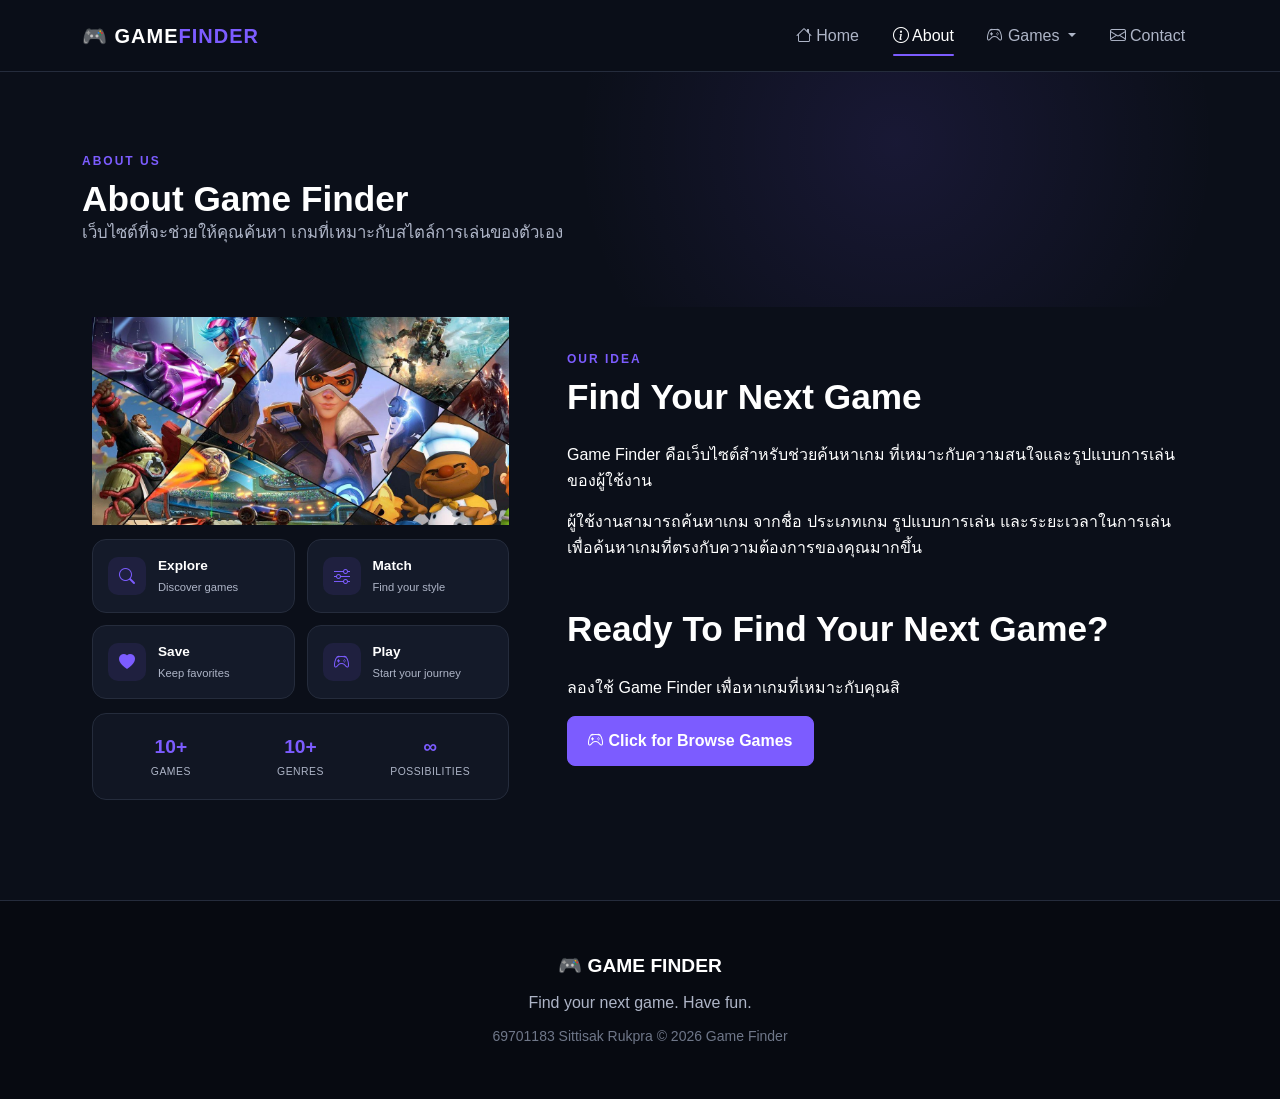
==== commit 252376e0: "update 20260922-1041" ====
--- a/about.html
+++ b/about.html
@@ -12,11 +12,11 @@
 
     <meta
         name="description"
-        content="About Game Playing - Learn more about our website"
+        content="About Game Finder - Learn more about our website"
     >
 
     <title>
-        About | Game Playing
+        About | Game Finder
     </title>
 
 
@@ -69,13 +69,16 @@
                 </p>
 
                 <h1 class="section-title">
-                    About Game Playing
+                    About Game Finder
                 </h1>
 
                 <p class="hero-description">
 
-                    เว็บไซต์ที่จะช่วยให้เลือกเล่นเกม
-                    ที่เหมาะกับสไตล์การเล่นของตัวเอง
+                    <!--เว็บไซต์ที่จะช่วยให้เลือกเล่นเกม
+                    ที่เหมาะกับสไตล์การเล่นของตัวเอง-->
+
+                    เว็บไซต์ที่จะช่วยให้คุณค้นหา
+                    เกมที่เหมาะกับสไตล์การเล่นของตัวเอง
 
                 </p>
 
@@ -104,7 +107,7 @@
 
                             <!-- Main Card -->
 
-                            <div class="showcase-main-card">
+                            <!--<div class="showcase-main-card">
 
                                 <div class="showcase-top">
 
@@ -133,8 +136,9 @@
                                     your play style.
                                 </p>
 
-                            </div>
-
+                            </div>-->
+
+                            <img src="images/imagesabout-gaming.jpeg" class="img-fluid" alt="Discover your next game">
 
                             <!-- Mini Cards -->
 
@@ -195,12 +199,12 @@
                             <div class="showcase-stats">
 
                                 <div>
-                                    <strong>06+</strong>
+                                    <strong>10+</strong>
                                     <span>Games</span>
                                 </div>
 
                                 <div>
-                                    <strong>04</strong>
+                                    <strong>10+</strong>
                                     <span>Genres</span>
                                 </div>
 
@@ -226,26 +230,34 @@
                         </p>
 
                         <h2 class="section-title mb-4">
-                            Play Your Next Game
+                            Find Your Next Game
                         </h2>
 
 
                         <p class="about-text">
 
-                            Game Playing คือเว็บไซต์ที่ถูกออกแบบมา
+                            <!--Game Playing คือเว็บไซต์ที่ถูกออกแบบมา
                             เพื่อช่วยให้ผู้เล่นสามารถหาเกม
                             ที่เหมาะกับความสนใจและรูปแบบการเล่น
-                            ของตัวเองได้ง่ายขึ้น
+                            ของตัวเองได้ง่ายขึ้น-->
+
+                            Game Finder คือเว็บไซต์สำหรับช่วยค้นหาเกม
+                            ที่เหมาะกับความสนใจและรูปแบบการเล่นของผู้ใช้งาน
 
                         </p>
 
 
                         <p class="about-text">
 
-                            ผู้ใช้งานสามารถเลือกดูเกม
+                            <!--ผู้ใช้งานสามารถเลือกดูเกม
                             ค้นหาเกมจากชื่อ ประเภทเกม
                             รูปแบบการเล่น และระยะเวลาในการเล่น
-                            เพื่อช่วยจำกัดตัวเลือกให้ตรงกับความต้องการ
+                            เพื่อช่วยจำกัดตัวเลือกให้ตรงกับความต้องการ-->
+
+                            ผู้ใช้งานสามารถค้นหาเกม
+                            จากชื่อ ประเภทเกม รูปแบบการเล่น
+                            และระยะเวลาในการเล่น
+                            เพื่อค้นหาเกมที่ตรงกับความต้องการของคุณมากขึ้น
 
                         </p>
 
@@ -258,9 +270,31 @@
 
                         </p>-->
 
-                    </div>
-
-                </div>
+                        <h2 class="section-title mb-4 mt-5">
+                            Ready To Find Your Next Game?
+                        </h2>
+
+                        <p class="about-text">
+
+                            ลองใช้ Game Finder เพื่อหาเกมที่เหมาะกับคุณสิ
+
+                        </p>
+
+                        <button
+                            type="button"
+                            class="btn btn-primary-custom"
+                            onclick="goToPage('games.html')"
+                        >
+
+                            <i class="bi bi-controller"></i>
+
+                            Click for Browse Games
+
+                        </button>
+
+                            </div>
+
+                        </div>
 
             </div>
 
@@ -507,7 +541,7 @@
              CTA
         ========================== -->
 
-        <section class="cta-section">
+        <!--<section class="cta-section">
 
             <div class="container text-center">
 
@@ -537,7 +571,7 @@
 
             </div>
 
-        </section>
+        </section>-->
 
 
     </main>
--- a/css/style.css
+++ b/css/style.css
@@ -3469,4 +3469,142 @@
         font-size: 0.75rem;
     }
 
+}
+
+/* ========================================
+   CONTACT INFO LIST
+======================================== */
+
+.contact-info-list {
+    display: flex;
+    flex-direction: column;
+    gap: 14px;
+    margin-top: 25px;
+}
+
+.contact-info-item {
+    display: flex;
+    align-items: flex-start;
+    gap: 14px;
+    padding: 16px;
+
+    background: var(--bg-card);
+    border: 1px solid var(--border);
+    border-radius: 12px;
+
+    transition:
+        background 0.2s ease,
+        border-color 0.2s ease,
+        transform 0.2s ease;
+}
+
+.contact-info-item:hover {
+    background: rgba(124, 92, 255, 0.05);
+    border-color: rgba(124, 92, 255, 0.4);
+    transform: translateY(-2px);
+}
+
+
+/* ========================================
+   CONTACT ICON
+======================================== */
+
+.contact-icon {
+    flex: 0 0 42px;
+
+    width: 42px;
+    height: 42px;
+
+    display: flex;
+    align-items: center;
+    justify-content: center;
+
+    background: rgba(124, 92, 255, 0.1);
+    border: 1px solid rgba(124, 92, 255, 0.2);
+    border-radius: 10px;
+
+    color: var(--primary);
+    font-size: 1rem;
+
+    transition:
+        background 0.2s ease,
+        border-color 0.2s ease,
+        color 0.2s ease,
+        transform 0.2s ease;
+}
+
+.contact-info-item:hover .contact-icon {
+    background: rgba(124, 92, 255, 0.18);
+    border-color: rgba(124, 92, 255, 0.4);
+    transform: scale(1.05);
+}
+
+.contact-icon i {
+    line-height: 1;
+}
+
+
+/* ========================================
+   CONTACT INFO CONTENT
+======================================== */
+
+.contact-info-item h4 {
+    margin: 0 0 4px;
+
+    color: var(--text-primary);
+    font-size: 0.8rem;
+    font-weight: 700;
+}
+
+.contact-info-item p {
+    margin: 0;
+
+    color: var(--text-secondary);
+    font-size: 0.8rem;
+    line-height: 1.6;
+}
+
+.contact-info-item a {
+    color: var(--text-secondary);
+    text-decoration: none;
+
+    transition: color 0.2s ease;
+}
+
+.contact-info-item a:hover {
+    color: var(--primary);
+}
+
+
+/* ========================================
+   CONTACT INFO - MOBILE
+======================================== */
+
+@media (max-width: 575.98px) {
+
+    .contact-info-list {
+        gap: 10px;
+        margin-top: 20px;
+    }
+
+    .contact-info-item {
+        padding: 13px;
+        gap: 11px;
+    }
+
+    .contact-icon {
+        flex-basis: 38px;
+        width: 38px;
+        height: 38px;
+        font-size: 0.9rem;
+    }
+
+    .contact-info-item h4 {
+        font-size: 0.75rem;
+    }
+
+    .contact-info-item p {
+        font-size: 0.75rem;
+    }
+
 }
